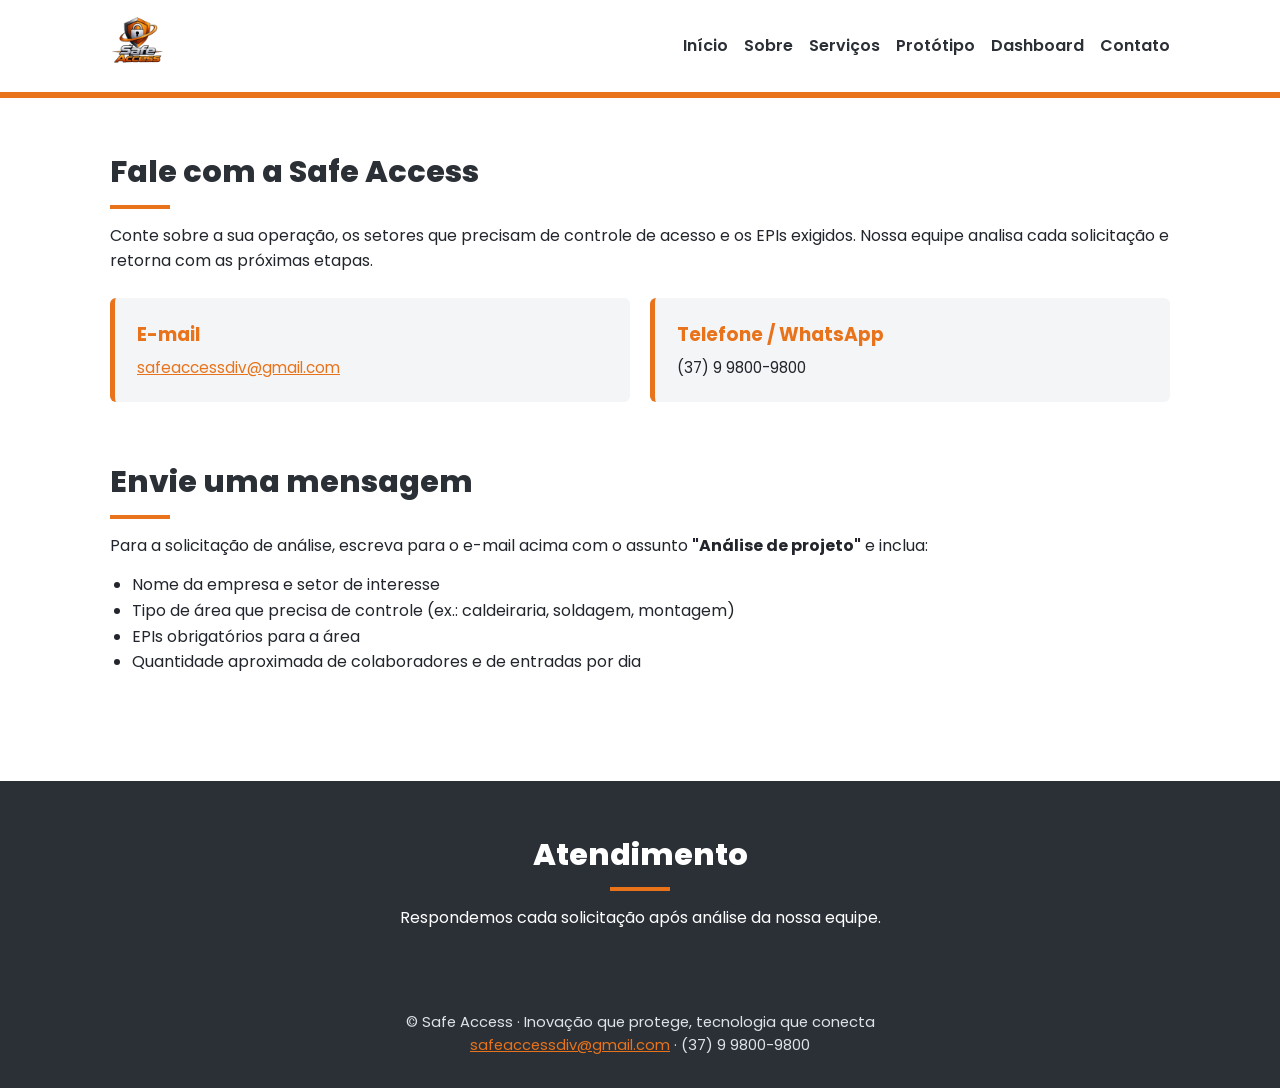
==== contato.html @ 7015c005 "Add files via upload" ====
<!DOCTYPE html><html lang="pt-BR"><head><meta charset="UTF-8"><meta name="viewport" content="width=device-width,initial-scale=1">
<title>Contato · Safe Access</title><link href="https://fonts.googleapis.com/css2?family=Poppins:wght@400;600;700;800&display=swap" rel="stylesheet"><link rel="stylesheet" href="styles.css"></head><body>
<header><div class="topo"><a class="marca" href="index.html"><img src="safe-access.png" alt="Safe Access" class="logo"></a>
<nav><a href="index.html">Início</a><a href="sobre.html">Sobre</a><a href="servicos.html">Serviços</a><a href="prototipo.html">Protótipo</a><a href="dashboard.html">Dashboard</a><a href="contato.html">Contato</a></nav></div></header>
<main>
<section><h2>Fale com a Safe Access</h2>
<p>Conte sobre a sua operação, os setores que precisam de controle de acesso e os EPIs exigidos. Nossa equipe analisa cada solicitação e retorna com as próximas etapas.</p>
<div class="grade">
<div class="card"><h3>E-mail</h3><p><a href="mailto:safeaccessdiv@gmail.com">safeaccessdiv@gmail.com</a></p></div>
<div class="card"><h3>Telefone / WhatsApp</h3><p>(37) 9 9800-9800</p></div>
</div></section>
<section><h2>Envie uma mensagem</h2>
<p>Para a solicitação de análise, escreva para o e-mail acima com o assunto <strong>"Análise de projeto"</strong> e inclua:</p>
<ul style="margin:14px 0 0 22px">
<li>Nome da empresa e setor de interesse</li>
<li>Tipo de área que precisa de controle (ex.: caldeiraria, soldagem, montagem)</li>
<li>EPIs obrigatórios para a área</li>
<li>Quantidade aproximada de colaboradores e de entradas por dia</li>
</ul></section>
</main>
<div class="faixa"><h2>Atendimento</h2><p style="margin-top:12px">Respondemos cada solicitação após análise da nossa equipe.</p></div>
<footer>© Safe Access · Inovação que protege, tecnologia que conecta<br>
<a href="mailto:safeaccessdiv@gmail.com">safeaccessdiv@gmail.com</a> · (37) 9 9800-9800</footer>
</body></html>
---- styles.css ----
:root{--laranja:#e8731a;--aco:#2b2f36;--cinza:#f4f5f7;--texto:#22262c;--branco:#fff}
*{box-sizing:border-box;margin:0;padding:0}
body{font-family:"Poppins",system-ui,Arial,sans-serif;color:var(--texto);background:var(--branco);line-height:1.6}
a{color:var(--laranja)}
header{background:var(--branco);border-bottom:6px solid var(--laranja);position:sticky;top:0;z-index:10}
.topo{max-width:1100px;margin:auto;display:flex;align-items:center;justify-content:space-between;padding:14px 20px;flex-wrap:wrap;gap:10px}
.marca{font-weight:800;font-size:1.4rem;color:var(--aco);text-decoration:none}
.marca span{color:var(--laranja)}
.logo{height:64px;width:auto;display:block}
nav a{margin-left:16px;color:var(--aco);text-decoration:none;font-weight:600}
nav a:hover,nav a.ativo{color:var(--laranja)}
.hero{background:linear-gradient(120deg,#2b2f36,#3a404a);color:#fff;padding:90px 20px;text-align:center}
.hero h1{font-size:2.6rem;font-weight:800;line-height:1.2}
.hero h1 span{color:var(--laranja)}
.hero p{max-width:640px;margin:18px auto 28px;font-size:1.1rem}
.botao{display:inline-block;background:var(--laranja);color:#fff;padding:12px 26px;border-radius:6px;text-decoration:none;font-weight:700;margin:4px}
.botao.secundario{background:transparent;border:2px solid #fff}
main{max-width:1100px;margin:auto;padding:50px 20px}
h2{font-size:1.9rem;color:var(--aco);margin-bottom:14px;font-weight:800}
h2::after{content:"";display:block;width:60px;height:4px;background:var(--laranja);margin-top:8px}
h3{color:var(--laranja);margin-bottom:6px}
section{margin-bottom:56px}
.grade{display:grid;grid-template-columns:repeat(auto-fit,minmax(240px,1fr));gap:20px;margin-top:24px}
.card{background:var(--cinza);border-left:5px solid var(--laranja);padding:22px;border-radius:6px}
.card p{font-size:.95rem}
.faixa{background:var(--aco);color:#fff;padding:50px 20px;text-align:center}
.faixa h2{color:#fff}
.faixa h2::after{margin:8px auto 0}
footer{background:var(--aco);color:#dfe3e8;text-align:center;padding:30px 20px;font-size:.92rem}
footer a{color:var(--laranja)}
.wokwi{width:100%;height:560px;border:0;border-radius:8px;background:var(--cinza)}
.aviso{background:#fff4ea;border:1px solid var(--laranja);padding:14px 18px;border-radius:6px;margin-top:18px;font-size:.95rem}
table{width:100%;border-collapse:collapse;background:#fff;font-size:.92rem}
th,td{padding:9px 10px;border-bottom:1px solid #e3e6ea;text-align:left}
th{background:var(--aco);color:#fff}
.sim{color:#1e7b34;font-weight:700}.nao{color:#b3261e;font-weight:700}
.stats{display:grid;grid-template-columns:repeat(auto-fit,minmax(150px,1fr));gap:14px;margin:18px 0}
.stat{background:var(--cinza);border-top:4px solid var(--laranja);padding:14px;border-radius:6px;text-align:center}
.stat b{display:block;font-size:1.6rem;color:var(--aco)}
.filtros{display:flex;gap:10px;flex-wrap:wrap;margin:14px 0}
.filtros input,.filtros select{padding:8px;border:1px solid #cfd4da;border-radius:5px}
.tabela-wrap{overflow-x:auto}
@media(max-width:680px){.hero h1{font-size:1.8rem}nav a{margin-left:10px}}
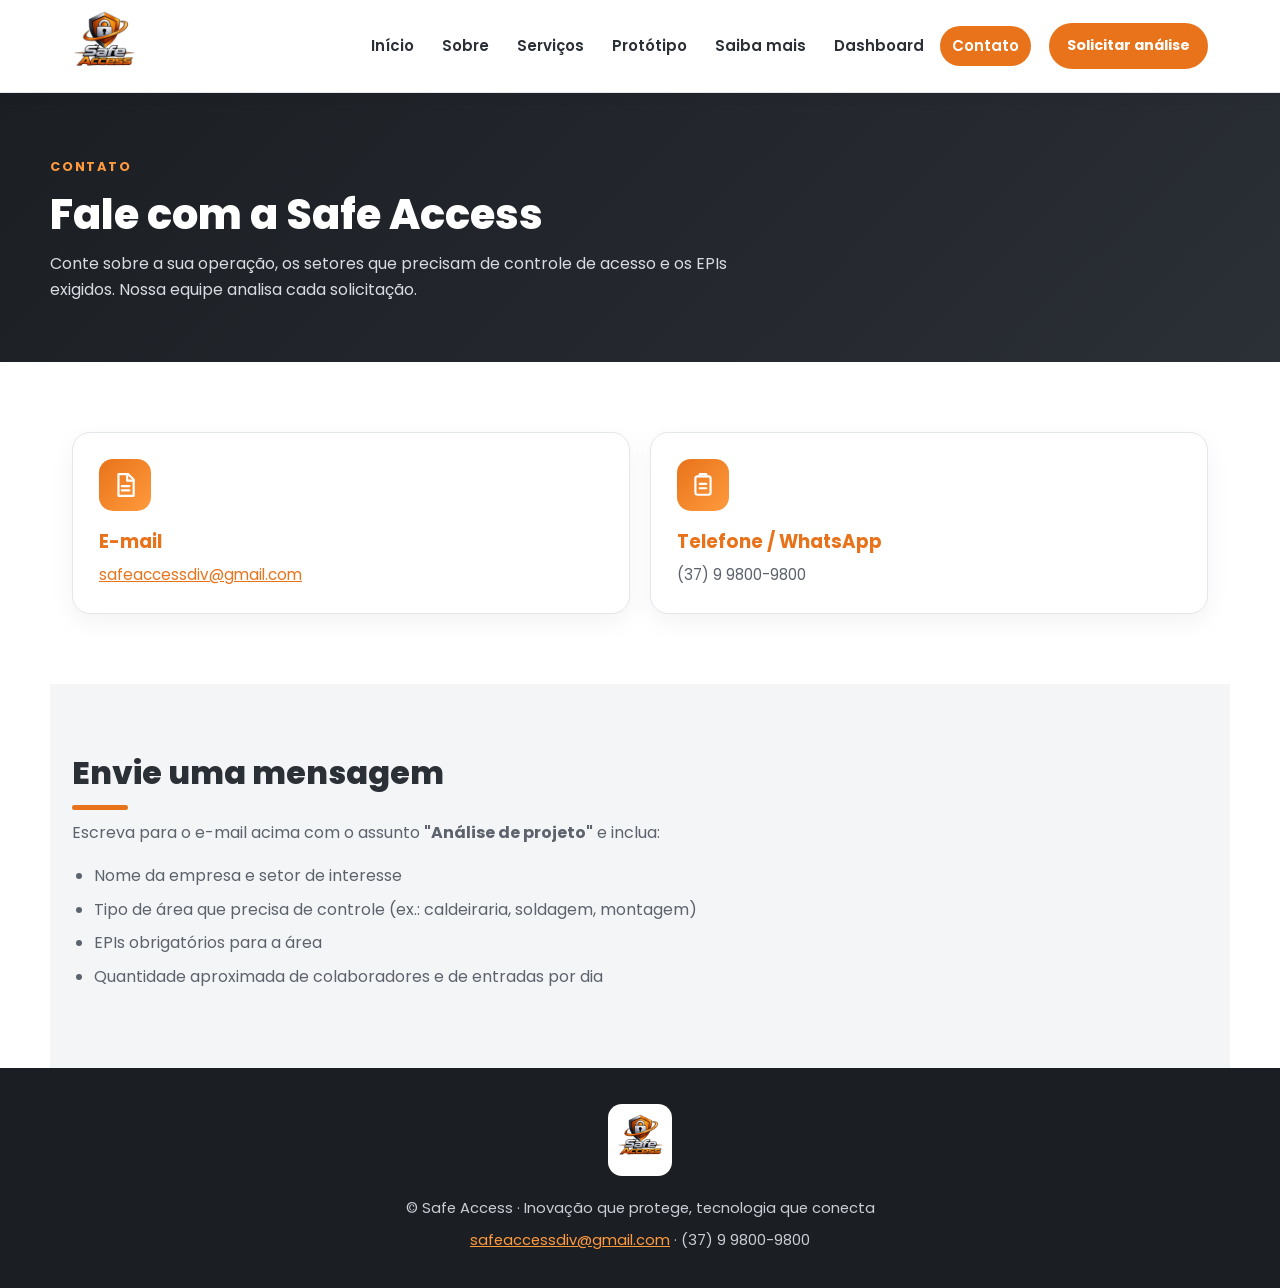
==== commit cebfd5b6: "Add files via upload" ====
--- a/contato.html
+++ b/contato.html
@@ -1,24 +1,13 @@
-<!DOCTYPE html><html lang="pt-BR"><head><meta charset="UTF-8"><meta name="viewport" content="width=device-width,initial-scale=1">
-<title>Contato · Safe Access</title><link href="https://fonts.googleapis.com/css2?family=Poppins:wght@400;600;700;800&display=swap" rel="stylesheet"><link rel="stylesheet" href="styles.css"></head><body>
-<header><div class="topo"><a class="marca" href="index.html"><img src="safe-access.png" alt="Safe Access" class="logo"></a>
-<nav><a href="index.html">Início</a><a href="sobre.html">Sobre</a><a href="servicos.html">Serviços</a><a href="prototipo.html">Protótipo</a><a href="dashboard.html">Dashboard</a><a href="contato.html">Contato</a></nav></div></header>
-<main>
-<section><h2>Fale com a Safe Access</h2>
-<p>Conte sobre a sua operação, os setores que precisam de controle de acesso e os EPIs exigidos. Nossa equipe analisa cada solicitação e retorna com as próximas etapas.</p>
-<div class="grade">
-<div class="card"><h3>E-mail</h3><p><a href="mailto:safeaccessdiv@gmail.com">safeaccessdiv@gmail.com</a></p></div>
-<div class="card"><h3>Telefone / WhatsApp</h3><p>(37) 9 9800-9800</p></div>
+<!DOCTYPE html><html lang="pt-BR"><head><meta charset="UTF-8"><meta name="viewport" content="width=device-width,initial-scale=1"><title>Contato · Safe Access</title><meta name="description" content="Fale com a Safe Access e solicite uma análise do seu projeto."><link href="https://fonts.googleapis.com/css2?family=Poppins:wght@400;600;700;800&display=swap" rel="stylesheet"><link rel="stylesheet" href="styles.css"></head><body><header class="topo-wrap"><div class="topo"><a class="marca" href="index.html"><img src="safe-access.png" alt="Safe Access" class="logo"></a><nav><a href="index.html">Início</a><a href="sobre.html">Sobre</a><a href="servicos.html">Serviços</a><a href="prototipo.html">Protótipo</a><a href="saiba-mais.html">Saiba mais</a><a href="dashboard.html">Dashboard</a><a href="contato.html" class="ativo">Contato</a></nav><a class="btn btn-mini" href="contato.html">Solicitar análise</a></div></header><section class="pagehead"><div class="in"><span class="kicker">Contato</span><h1>Fale com a Safe Access</h1><p>Conte sobre a sua operação, os setores que precisam de controle de acesso e os EPIs exigidos. Nossa equipe analisa cada solicitação.</p></div></section><main>
+<section class="sec"><div class="grade" style="margin-top:0">
+<div class="card"><div class="ico"><svg viewBox="0 0 24 24"><path d="M6 2h9l5 5v15H6z"/><path d="M14 2v6h6M9 13h7M9 17h7"/></svg></div><h3>E-mail</h3><p><a href="mailto:safeaccessdiv@gmail.com">safeaccessdiv@gmail.com</a></p></div>
+<div class="card"><div class="ico"><svg viewBox="0 0 24 24"><rect x="5" y="4" width="14" height="17" rx="2"/><path d="M9 4V2h6v2M9 11h6M9 15h6"/></svg></div><h3>Telefone / WhatsApp</h3><p>(37) 9 9800-9800</p></div>
 </div></section>
-<section><h2>Envie uma mensagem</h2>
-<p>Para a solicitação de análise, escreva para o e-mail acima com o assunto <strong>"Análise de projeto"</strong> e inclua:</p>
-<ul style="margin:14px 0 0 22px">
-<li>Nome da empresa e setor de interesse</li>
-<li>Tipo de área que precisa de controle (ex.: caldeiraria, soldagem, montagem)</li>
-<li>EPIs obrigatórios para a área</li>
-<li>Quantidade aproximada de colaboradores e de entradas por dia</li>
-</ul></section>
-</main>
-<div class="faixa"><h2>Atendimento</h2><p style="margin-top:12px">Respondemos cada solicitação após análise da nossa equipe.</p></div>
-<footer>© Safe Access · Inovação que protege, tecnologia que conecta<br>
-<a href="mailto:safeaccessdiv@gmail.com">safeaccessdiv@gmail.com</a> · (37) 9 9800-9800</footer>
-</body></html>
+<section class="sec alt"><div class="in"><h2>Envie uma mensagem</h2>
+<p class="sub">Escreva para o e-mail acima com o assunto <strong>"Análise de projeto"</strong> e inclua:</p>
+<ul style="margin:18px 0 0 22px;color:var(--mu)">
+<li style="margin-bottom:8px">Nome da empresa e setor de interesse</li>
+<li style="margin-bottom:8px">Tipo de área que precisa de controle (ex.: caldeiraria, soldagem, montagem)</li>
+<li style="margin-bottom:8px">EPIs obrigatórios para a área</li>
+<li style="margin-bottom:8px">Quantidade aproximada de colaboradores e de entradas por dia</li></ul>
+</div></section></main><footer class="rodape"><img src="safe-access.png" alt="Safe Access"><div>© Safe Access · Inovação que protege, tecnologia que conecta</div><div style="margin-top:8px"><a href="mailto:safeaccessdiv@gmail.com">safeaccessdiv@gmail.com</a> · (37) 9 9800-9800</div></footer></body></html>
--- a/styles.css
+++ b/styles.css
@@ -1,43 +1,76 @@
-:root{--laranja:#e8731a;--aco:#2b2f36;--cinza:#f4f5f7;--texto:#22262c;--branco:#fff}
+:root{--or:#e8731a;--or2:#ff9a3d;--aco:#2b2f36;--cz:#f4f5f7;--tx:#22262c;--mu:#5d636d;--br:#e3e6ea}
 *{box-sizing:border-box;margin:0;padding:0}
-body{font-family:"Poppins",system-ui,Arial,sans-serif;color:var(--texto);background:var(--branco);line-height:1.6}
-a{color:var(--laranja)}
-header{background:var(--branco);border-bottom:6px solid var(--laranja);position:sticky;top:0;z-index:10}
-.topo{max-width:1100px;margin:auto;display:flex;align-items:center;justify-content:space-between;padding:14px 20px;flex-wrap:wrap;gap:10px}
-.marca{font-weight:800;font-size:1.4rem;color:var(--aco);text-decoration:none}
-.marca span{color:var(--laranja)}
-.logo{height:64px;width:auto;display:block}
-nav a{margin-left:16px;color:var(--aco);text-decoration:none;font-weight:600}
-nav a:hover,nav a.ativo{color:var(--laranja)}
-.hero{background:linear-gradient(120deg,#2b2f36,#3a404a);color:#fff;padding:90px 20px;text-align:center}
-.hero h1{font-size:2.6rem;font-weight:800;line-height:1.2}
-.hero h1 span{color:var(--laranja)}
-.hero p{max-width:640px;margin:18px auto 28px;font-size:1.1rem}
-.botao{display:inline-block;background:var(--laranja);color:#fff;padding:12px 26px;border-radius:6px;text-decoration:none;font-weight:700;margin:4px}
-.botao.secundario{background:transparent;border:2px solid #fff}
-main{max-width:1100px;margin:auto;padding:50px 20px}
-h2{font-size:1.9rem;color:var(--aco);margin-bottom:14px;font-weight:800}
-h2::after{content:"";display:block;width:60px;height:4px;background:var(--laranja);margin-top:8px}
-h3{color:var(--laranja);margin-bottom:6px}
-section{margin-bottom:56px}
-.grade{display:grid;grid-template-columns:repeat(auto-fit,minmax(240px,1fr));gap:20px;margin-top:24px}
-.card{background:var(--cinza);border-left:5px solid var(--laranja);padding:22px;border-radius:6px}
-.card p{font-size:.95rem}
-.faixa{background:var(--aco);color:#fff;padding:50px 20px;text-align:center}
-.faixa h2{color:#fff}
-.faixa h2::after{margin:8px auto 0}
-footer{background:var(--aco);color:#dfe3e8;text-align:center;padding:30px 20px;font-size:.92rem}
-footer a{color:var(--laranja)}
-.wokwi{width:100%;height:560px;border:0;border-radius:8px;background:var(--cinza)}
-.aviso{background:#fff4ea;border:1px solid var(--laranja);padding:14px 18px;border-radius:6px;margin-top:18px;font-size:.95rem}
-table{width:100%;border-collapse:collapse;background:#fff;font-size:.92rem}
-th,td{padding:9px 10px;border-bottom:1px solid #e3e6ea;text-align:left}
-th{background:var(--aco);color:#fff}
-.sim{color:#1e7b34;font-weight:700}.nao{color:#b3261e;font-weight:700}
-.stats{display:grid;grid-template-columns:repeat(auto-fit,minmax(150px,1fr));gap:14px;margin:18px 0}
-.stat{background:var(--cinza);border-top:4px solid var(--laranja);padding:14px;border-radius:6px;text-align:center}
-.stat b{display:block;font-size:1.6rem;color:var(--aco)}
-.filtros{display:flex;gap:10px;flex-wrap:wrap;margin:14px 0}
-.filtros input,.filtros select{padding:8px;border:1px solid #cfd4da;border-radius:5px}
-.tabela-wrap{overflow-x:auto}
-@media(max-width:680px){.hero h1{font-size:1.8rem}nav a{margin-left:10px}}
+body{font-family:"Poppins",system-ui,Arial,sans-serif;color:var(--tx);background:#fff;line-height:1.6}
+a{color:var(--or)}
+.topo-wrap{position:sticky;top:0;z-index:20;background:rgba(255,255,255,.97);backdrop-filter:blur(6px);border-bottom:1px solid var(--br);box-shadow:0 2px 14px rgba(0,0,0,.05)}
+.topo{max-width:1180px;margin:auto;display:flex;align-items:center;gap:18px;padding:8px 22px;flex-wrap:wrap}
+.logo{height:76px;width:auto;display:block}
+nav{display:flex;flex-wrap:wrap;gap:4px;margin-left:auto}
+nav a{color:var(--aco);text-decoration:none;font-weight:600;font-size:.94rem;padding:8px 12px;border-radius:999px}
+nav a:hover{background:var(--cz)}
+nav a.ativo{background:var(--or);color:#fff}
+.btn{display:inline-block;background:var(--or);color:#fff;padding:13px 26px;border-radius:999px;text-decoration:none;font-weight:700;border:2px solid var(--or);transition:.2s;cursor:pointer}
+.btn:hover{background:#d4620f;border-color:#d4620f}
+.btn-sec{background:transparent;color:#fff;border-color:rgba(255,255,255,.7)}
+.btn-sec:hover{background:rgba(255,255,255,.12);border-color:#fff}
+.btn-mini{padding:9px 16px;font-size:.9rem}
+.hero{position:relative;overflow:hidden;background:radial-gradient(circle at 80% 20%,rgba(232,115,26,.35),transparent 45%),linear-gradient(135deg,#1b1e23,#2b2f36 60%,#3a404a);color:#fff;padding:84px 22px}
+.hero-in{max-width:1180px;margin:auto;display:grid;grid-template-columns:1.1fr .9fr;gap:50px;align-items:center}
+.kicker{display:inline-block;font-size:.8rem;font-weight:700;letter-spacing:.14em;text-transform:uppercase;color:var(--or2);margin-bottom:14px}
+.hero h1{font-size:3rem;line-height:1.12;font-weight:800;letter-spacing:-.01em}
+.hero h1 span{color:var(--or)}
+.hero .lead{font-size:1.1rem;color:#d8dce2;margin:18px 0 30px;max-width:560px}
+.acoes{display:flex;flex-wrap:wrap;gap:12px}
+.chips{display:flex;flex-wrap:wrap;gap:10px;margin-top:34px}
+.chip{background:rgba(255,255,255,.08);border:1px solid rgba(255,255,255,.18);padding:8px 14px;border-radius:999px;font-size:.88rem}
+.chip b{color:var(--or2)}
+.logo-card{background:#fff;border-radius:28px;padding:34px;box-shadow:0 30px 60px rgba(0,0,0,.35);text-align:center;position:relative}
+.logo-card img{width:100%;max-width:340px;height:auto}
+.logo-card::after{content:"";position:absolute;inset:-10px;border-radius:34px;border:2px solid rgba(232,115,26,.45);z-index:-1}
+main{max-width:1180px;margin:auto;padding:0 22px}
+.sec{padding:70px 0}
+.sec.alt{background:var(--cz);margin:0 -22px;padding:70px 22px}
+.sec.alt>.in{max-width:1180px;margin:auto}
+.sec h2{font-size:2rem;font-weight:800;color:var(--aco);line-height:1.2;margin-bottom:10px}
+.sec h2::after{content:"";display:block;width:56px;height:5px;border-radius:4px;background:var(--or);margin-top:12px}
+.sub{color:var(--mu);max-width:720px;margin-top:6px}
+h3{color:var(--or);font-size:1.15rem;margin-bottom:6px}
+.grade{display:grid;grid-template-columns:repeat(auto-fit,minmax(250px,1fr));gap:20px;margin-top:30px}
+.card{background:#fff;border:1px solid var(--br);border-radius:18px;padding:26px;box-shadow:0 8px 24px rgba(20,24,30,.05);transition:transform .2s,box-shadow .2s}
+.card:hover{transform:translateY(-3px);box-shadow:0 14px 34px rgba(20,24,30,.1)}
+.ico{width:52px;height:52px;border-radius:14px;background:linear-gradient(135deg,var(--or),var(--or2));display:flex;align-items:center;justify-content:center;margin-bottom:16px}
+.ico svg{width:26px;height:26px;stroke:#fff;fill:none;stroke-width:2;stroke-linecap:round;stroke-linejoin:round}
+.card p{color:var(--mu);font-size:.95rem}
+.card a.fonte{font-size:.85rem;display:inline-block;margin-top:10px}
+.pergunta{background:#fff;border:1px solid var(--br);border-radius:18px;padding:28px;margin-top:30px;border-left:6px solid var(--or)}
+.pergunta h3{font-size:1.3rem;color:var(--aco)}
+.pergunta p{color:var(--mu);margin-top:6px}
+.passos{counter-reset:p;display:grid;grid-template-columns:repeat(auto-fit,minmax(220px,1fr));gap:18px;margin-top:30px}
+.passo{background:#fff;border-radius:16px;padding:24px;border:1px solid var(--br)}
+.passo::before{counter-increment:p;content:counter(p);display:inline-flex;align-items:center;justify-content:center;width:40px;height:40px;border-radius:50%;background:var(--aco);color:#fff;font-weight:800;margin-bottom:12px}
+.passo p{color:var(--mu);font-size:.95rem}
+.faixa{background:linear-gradient(120deg,#1b1e23,#2b2f36);color:#fff;text-align:center;padding:64px 22px}
+.faixa h2{font-size:2rem;font-weight:800;margin-bottom:12px}
+.faixa p{color:#cfd4db;margin-bottom:26px}
+.faixa .acoes{justify-content:center}
+.pagehead{background:linear-gradient(135deg,#1b1e23,#2b2f36);color:#fff;padding:60px 22px}
+.pagehead .in{max-width:1180px;margin:auto}
+.pagehead h1{font-size:2.6rem;font-weight:800;line-height:1.15}
+.pagehead p{color:#d8dce2;max-width:680px;margin-top:12px}
+.wokwi,.pdf{width:100%;border:0;border-radius:16px;background:var(--cz);box-shadow:0 10px 30px rgba(20,24,30,.08)}
+.wokwi{height:560px}
+.pdf{height:82vh;min-height:520px}
+.aviso{background:#fff4ea;border:1px solid #f5c79f;padding:14px 18px;border-radius:12px;margin-top:16px;font-size:.95rem}
+.rodape{background:#1b1e23;color:#c9ced6;text-align:center;padding:36px 22px;font-size:.92rem}
+.rodape img{height:72px;width:auto;margin:0 auto 14px;background:#fff;border-radius:14px;padding:8px}
+.rodape a{color:var(--or2)}
+@media(max-width:860px){
+ .hero-in{grid-template-columns:1fr}
+ .hero h1{font-size:2.2rem}
+ .logo-card{max-width:360px;margin:8px auto 0}
+ .logo{height:60px}
+ nav{margin-left:0;width:100%}
+ .pagehead h1{font-size:2rem}
+ .sec.alt{padding:50px 22px}
+ .sec{padding:50px 0}
+}
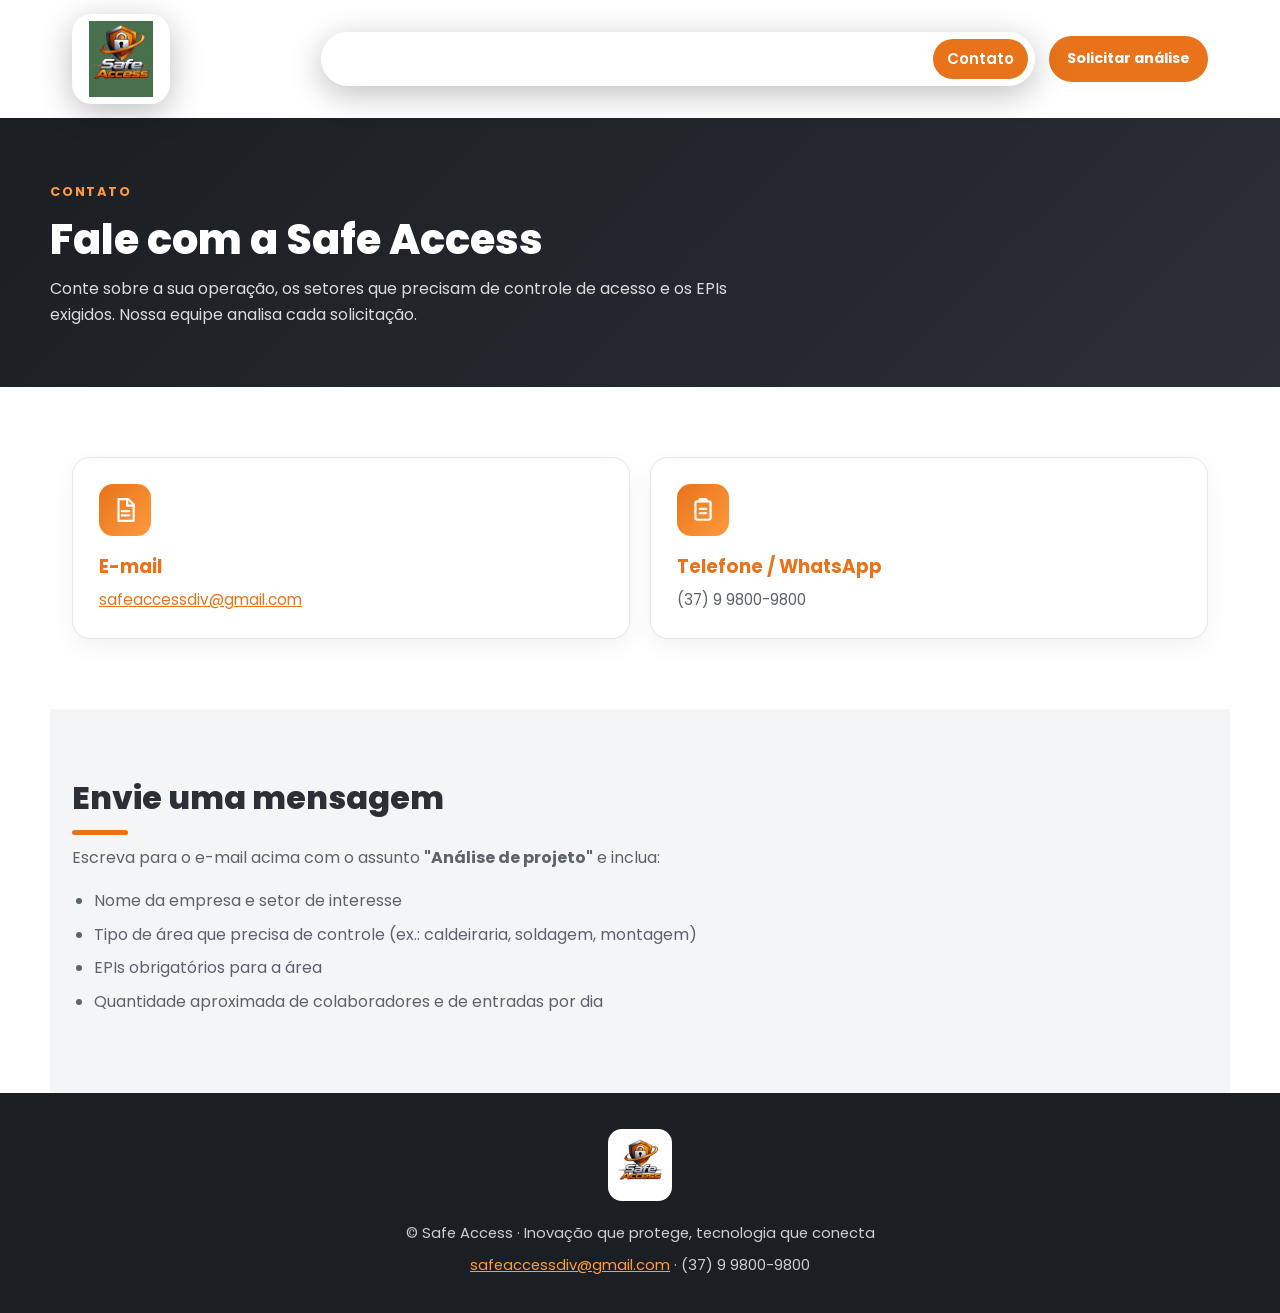
==== commit e8f74842: "Add files via upload" ====
--- a/contato.html
+++ b/contato.html
@@ -1,4 +1,4 @@
-<!DOCTYPE html><html lang="pt-BR"><head><meta charset="UTF-8"><meta name="viewport" content="width=device-width,initial-scale=1"><title>Contato · Safe Access</title><meta name="description" content="Fale com a Safe Access e solicite uma análise do seu projeto."><link href="https://fonts.googleapis.com/css2?family=Poppins:wght@400;600;700;800&display=swap" rel="stylesheet"><link rel="stylesheet" href="styles.css"></head><body><header class="topo-wrap"><div class="topo"><a class="marca" href="index.html"><img src="safe-access.png" alt="Safe Access" class="logo"></a><nav><a href="index.html">Início</a><a href="sobre.html">Sobre</a><a href="servicos.html">Serviços</a><a href="prototipo.html">Protótipo</a><a href="saiba-mais.html">Saiba mais</a><a href="dashboard.html">Dashboard</a><a href="contato.html" class="ativo">Contato</a></nav><a class="btn btn-mini" href="contato.html">Solicitar análise</a></div></header><section class="pagehead"><div class="in"><span class="kicker">Contato</span><h1>Fale com a Safe Access</h1><p>Conte sobre a sua operação, os setores que precisam de controle de acesso e os EPIs exigidos. Nossa equipe analisa cada solicitação.</p></div></section><main>
+<!DOCTYPE html><html lang="pt-BR"><head><meta charset="UTF-8"><meta name="viewport" content="width=device-width,initial-scale=1"><title>Contato · Safe Access</title><meta name="description" content="Fale com a Safe Access e solicite uma análise do seu projeto."><link href="https://fonts.googleapis.com/css2?family=Poppins:wght@400;600;700;800&display=swap" rel="stylesheet"><link rel="stylesheet" href="styles.css"></head><body><header class="topo-wrap"><div class="topo"><a class="marca" href="index.html"><img src="logo-header.png" alt="Safe Access" class="logo"></a><nav><a href="index.html">Início</a><a href="sobre.html">Sobre</a><a href="servicos.html">Serviços</a><a href="prototipo.html">Protótipo</a><a href="saiba-mais.html">Saiba mais</a><a href="dashboard.html">Dashboard</a><a href="contato.html" class="ativo">Contato</a></nav><a class="btn btn-mini" href="contato.html">Solicitar análise</a></div></header><section class="pagehead"><div class="in"><span class="kicker">Contato</span><h1>Fale com a Safe Access</h1><p>Conte sobre a sua operação, os setores que precisam de controle de acesso e os EPIs exigidos. Nossa equipe analisa cada solicitação.</p></div></section><main>
 <section class="sec"><div class="grade" style="margin-top:0">
 <div class="card"><div class="ico"><svg viewBox="0 0 24 24"><path d="M6 2h9l5 5v15H6z"/><path d="M14 2v6h6M9 13h7M9 17h7"/></svg></div><h3>E-mail</h3><p><a href="mailto:safeaccessdiv@gmail.com">safeaccessdiv@gmail.com</a></p></div>
 <div class="card"><div class="ico"><svg viewBox="0 0 24 24"><rect x="5" y="4" width="14" height="17" rx="2"/><path d="M9 4V2h6v2M9 11h6M9 15h6"/></svg></div><h3>Telefone / WhatsApp</h3><p>(37) 9 9800-9800</p></div>
--- a/styles.css
+++ b/styles.css
@@ -2,12 +2,13 @@
 *{box-sizing:border-box;margin:0;padding:0}
 body{font-family:"Poppins",system-ui,Arial,sans-serif;color:var(--tx);background:#fff;line-height:1.6}
 a{color:var(--or)}
-.topo-wrap{position:sticky;top:0;z-index:20;background:rgba(255,255,255,.97);backdrop-filter:blur(6px);border-bottom:1px solid var(--br);box-shadow:0 2px 14px rgba(0,0,0,.05)}
-.topo{max-width:1180px;margin:auto;display:flex;align-items:center;gap:18px;padding:8px 22px;flex-wrap:wrap}
+.topo-wrap{position:sticky;top:0;z-index:20;background:transparent;padding:6px 0}
+.topo{max-width:1180px;margin:auto;display:flex;align-items:center;gap:14px;padding:8px 22px;flex-wrap:wrap}
+.marca{display:inline-flex;align-items:center;padding:6px 16px;border-radius:20px;background:rgba(255,255,255,.1);border:1px solid rgba(255,255,255,.22);backdrop-filter:blur(16px);-webkit-backdrop-filter:blur(16px);box-shadow:0 8px 32px rgba(0,0,0,.25)}
 .logo{height:76px;width:auto;display:block}
-nav{display:flex;flex-wrap:wrap;gap:4px;margin-left:auto}
-nav a{color:var(--aco);text-decoration:none;font-weight:600;font-size:.94rem;padding:8px 12px;border-radius:999px}
-nav a:hover{background:var(--cz)}
+nav{display:flex;flex-wrap:wrap;gap:4px;margin-left:auto;padding:6px;border-radius:999px;align-items:center;background:rgba(255,255,255,.1);border:1px solid rgba(255,255,255,.22);backdrop-filter:blur(16px);-webkit-backdrop-filter:blur(16px);box-shadow:0 8px 32px rgba(0,0,0,.25)}
+nav a{color:#fff;text-decoration:none;font-weight:600;font-size:.94rem;padding:8px 14px;border-radius:999px}
+nav a:hover{background:rgba(255,255,255,.14)}
 nav a.ativo{background:var(--or);color:#fff}
 .btn{display:inline-block;background:var(--or);color:#fff;padding:13px 26px;border-radius:999px;text-decoration:none;font-weight:700;border:2px solid var(--or);transition:.2s;cursor:pointer}
 .btn:hover{background:#d4620f;border-color:#d4620f}
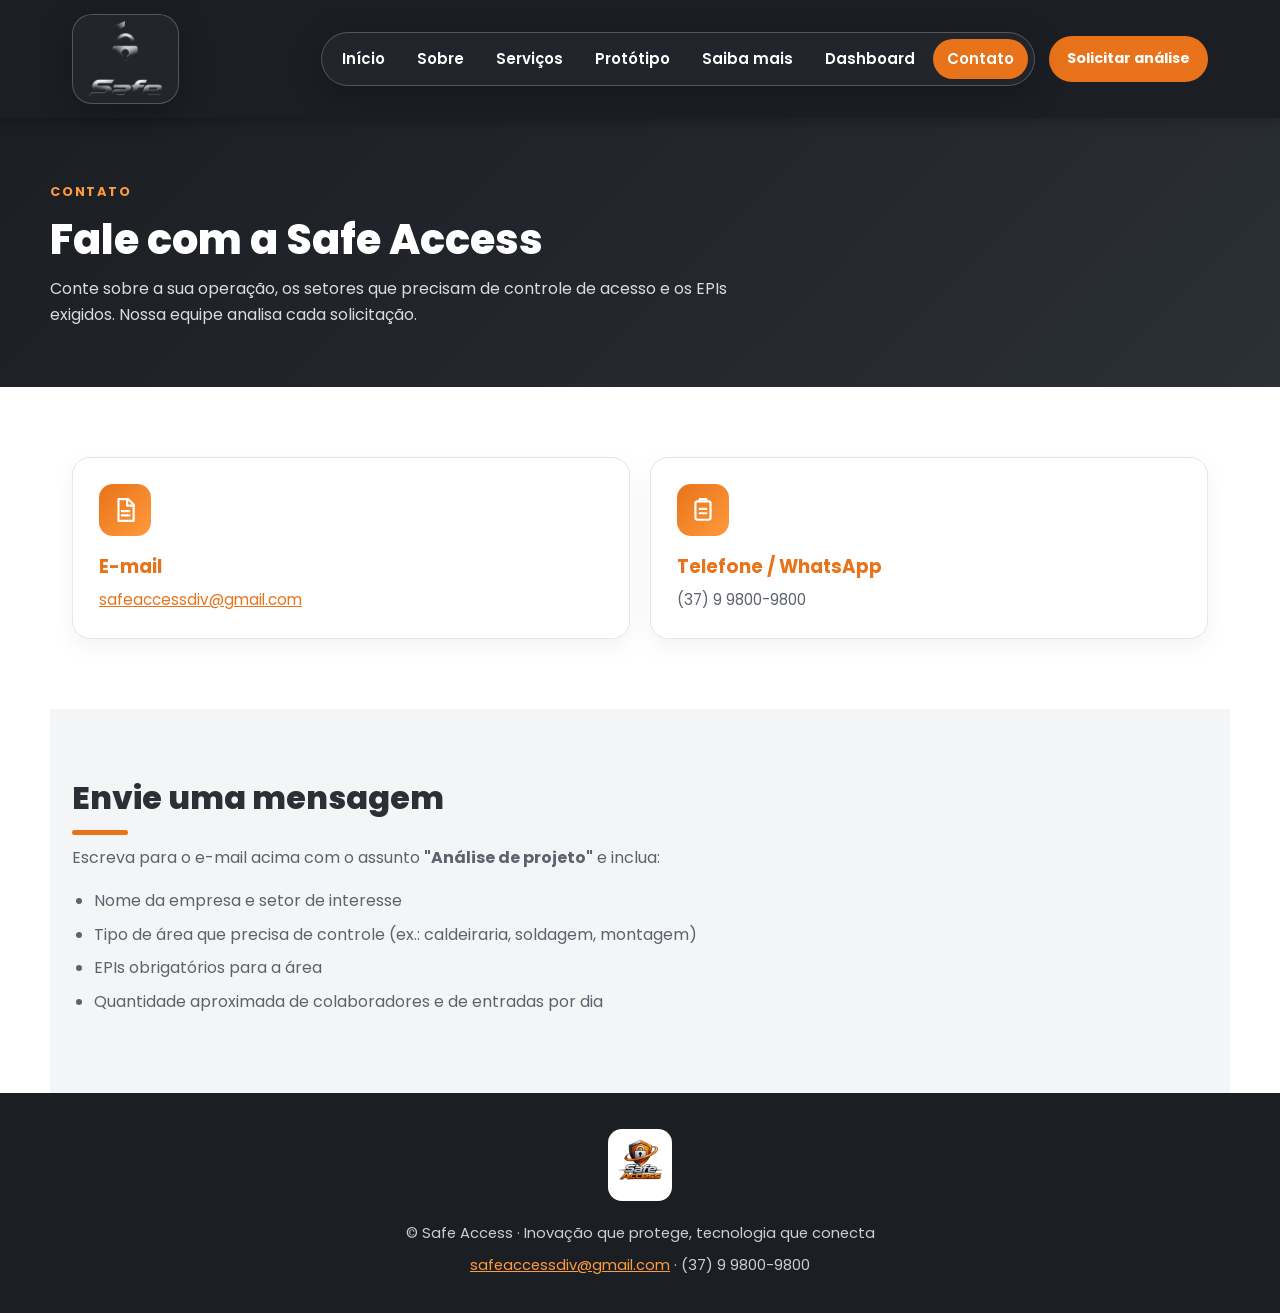
==== commit 720a0593: "Add files via upload" ====
--- a/contato.html
+++ b/contato.html
@@ -1,4 +1,4 @@
-<!DOCTYPE html><html lang="pt-BR"><head><meta charset="UTF-8"><meta name="viewport" content="width=device-width,initial-scale=1"><title>Contato · Safe Access</title><meta name="description" content="Fale com a Safe Access e solicite uma análise do seu projeto."><link href="https://fonts.googleapis.com/css2?family=Poppins:wght@400;600;700;800&display=swap" rel="stylesheet"><link rel="stylesheet" href="styles.css"></head><body><header class="topo-wrap"><div class="topo"><a class="marca" href="index.html"><img src="logo-header.png" alt="Safe Access" class="logo"></a><nav><a href="index.html">Início</a><a href="sobre.html">Sobre</a><a href="servicos.html">Serviços</a><a href="prototipo.html">Protótipo</a><a href="saiba-mais.html">Saiba mais</a><a href="dashboard.html">Dashboard</a><a href="contato.html" class="ativo">Contato</a></nav><a class="btn btn-mini" href="contato.html">Solicitar análise</a></div></header><section class="pagehead"><div class="in"><span class="kicker">Contato</span><h1>Fale com a Safe Access</h1><p>Conte sobre a sua operação, os setores que precisam de controle de acesso e os EPIs exigidos. Nossa equipe analisa cada solicitação.</p></div></section><main>
+<!DOCTYPE html><html lang="pt-BR"><head><meta charset="UTF-8"><meta name="viewport" content="width=device-width,initial-scale=1"><title>Contato · Safe Access</title><meta name="description" content="Fale com a Safe Access e solicite uma análise do seu projeto."><link href="https://fonts.googleapis.com/css2?family=Poppins:wght@400;600;700;800&display=swap" rel="stylesheet"><link rel="stylesheet" href="styles.css?v=3"></head><body><header class="topo-wrap"><div class="topo"><a class="marca" href="index.html"><img src="logo-header-v3.png" alt="Safe Access" class="logo"></a><nav><a href="index.html">Início</a><a href="sobre.html">Sobre</a><a href="servicos.html">Serviços</a><a href="prototipo.html">Protótipo</a><a href="saiba-mais.html">Saiba mais</a><a href="dashboard.html">Dashboard</a><a href="contato.html" class="ativo">Contato</a></nav><a class="btn btn-mini" href="contato.html">Solicitar análise</a></div></header><section class="pagehead"><div class="in"><span class="kicker">Contato</span><h1>Fale com a Safe Access</h1><p>Conte sobre a sua operação, os setores que precisam de controle de acesso e os EPIs exigidos. Nossa equipe analisa cada solicitação.</p></div></section><main>
 <section class="sec"><div class="grade" style="margin-top:0">
 <div class="card"><div class="ico"><svg viewBox="0 0 24 24"><path d="M6 2h9l5 5v15H6z"/><path d="M14 2v6h6M9 13h7M9 17h7"/></svg></div><h3>E-mail</h3><p><a href="mailto:safeaccessdiv@gmail.com">safeaccessdiv@gmail.com</a></p></div>
 <div class="card"><div class="ico"><svg viewBox="0 0 24 24"><rect x="5" y="4" width="14" height="17" rx="2"/><path d="M9 4V2h6v2M9 11h6M9 15h6"/></svg></div><h3>Telefone / WhatsApp</h3><p>(37) 9 9800-9800</p></div>
--- a/styles.css
+++ b/styles.css
@@ -2,11 +2,11 @@
 *{box-sizing:border-box;margin:0;padding:0}
 body{font-family:"Poppins",system-ui,Arial,sans-serif;color:var(--tx);background:#fff;line-height:1.6}
 a{color:var(--or)}
-.topo-wrap{position:sticky;top:0;z-index:20;background:transparent;padding:6px 0}
+.topo-wrap{position:sticky;top:0;z-index:20;background:#1b1e23;padding:6px 0;box-shadow:0 2px 14px rgba(0,0,0,.25)}
 .topo{max-width:1180px;margin:auto;display:flex;align-items:center;gap:14px;padding:8px 22px;flex-wrap:wrap}
-.marca{display:inline-flex;align-items:center;padding:6px 16px;border-radius:20px;background:rgba(255,255,255,.1);border:1px solid rgba(255,255,255,.22);backdrop-filter:blur(16px);-webkit-backdrop-filter:blur(16px);box-shadow:0 8px 32px rgba(0,0,0,.25)}
+.marca{display:inline-flex;align-items:center;padding:6px 16px;border-radius:20px;background:rgba(40,44,52,.55);border:1px solid rgba(255,255,255,.22);backdrop-filter:blur(16px);-webkit-backdrop-filter:blur(16px);box-shadow:0 8px 32px rgba(0,0,0,.25)}
 .logo{height:76px;width:auto;display:block}
-nav{display:flex;flex-wrap:wrap;gap:4px;margin-left:auto;padding:6px;border-radius:999px;align-items:center;background:rgba(255,255,255,.1);border:1px solid rgba(255,255,255,.22);backdrop-filter:blur(16px);-webkit-backdrop-filter:blur(16px);box-shadow:0 8px 32px rgba(0,0,0,.25)}
+nav{display:flex;flex-wrap:wrap;gap:4px;margin-left:auto;padding:6px;border-radius:999px;align-items:center;background:rgba(40,44,52,.55);border:1px solid rgba(255,255,255,.22);backdrop-filter:blur(16px);-webkit-backdrop-filter:blur(16px);box-shadow:0 8px 32px rgba(0,0,0,.25)}
 nav a{color:#fff;text-decoration:none;font-weight:600;font-size:.94rem;padding:8px 14px;border-radius:999px}
 nav a:hover{background:rgba(255,255,255,.14)}
 nav a.ativo{background:var(--or);color:#fff}
@@ -25,9 +25,9 @@
 .chips{display:flex;flex-wrap:wrap;gap:10px;margin-top:34px}
 .chip{background:rgba(255,255,255,.08);border:1px solid rgba(255,255,255,.18);padding:8px 14px;border-radius:999px;font-size:.88rem}
 .chip b{color:var(--or2)}
-.logo-card{background:#fff;border-radius:28px;padding:34px;box-shadow:0 30px 60px rgba(0,0,0,.35);text-align:center;position:relative}
+.logo-card{background:rgba(255,255,255,.08);border:1px solid rgba(255,255,255,.22);backdrop-filter:blur(16px);-webkit-backdrop-filter:blur(16px);border-radius:28px;padding:34px;box-shadow:0 30px 60px rgba(0,0,0,.35);text-align:center;position:relative}
 .logo-card img{width:100%;max-width:340px;height:auto}
-.logo-card::after{content:"";position:absolute;inset:-10px;border-radius:34px;border:2px solid rgba(232,115,26,.45);z-index:-1}
+
 main{max-width:1180px;margin:auto;padding:0 22px}
 .sec{padding:70px 0}
 .sec.alt{background:var(--cz);margin:0 -22px;padding:70px 22px}
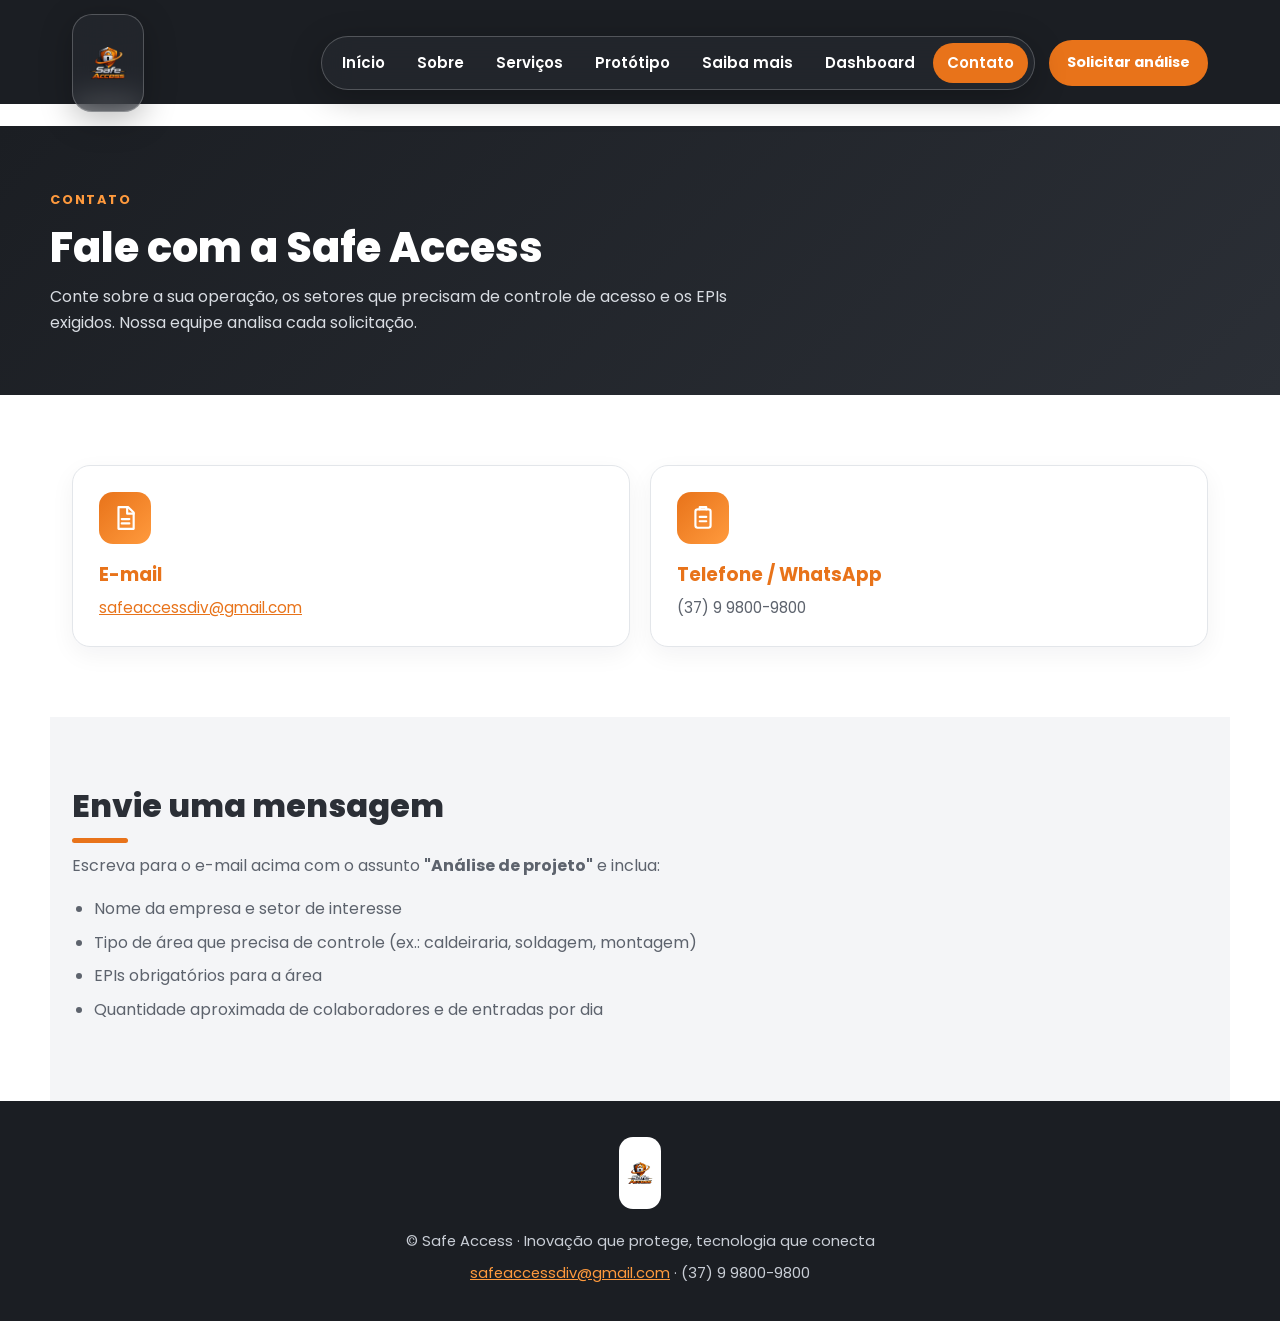
==== commit dc409612: "Add files via upload" ====
--- a/contato.html
+++ b/contato.html
@@ -1,4 +1,4 @@
-<!DOCTYPE html><html lang="pt-BR"><head><meta charset="UTF-8"><meta name="viewport" content="width=device-width,initial-scale=1"><title>Contato · Safe Access</title><meta name="description" content="Fale com a Safe Access e solicite uma análise do seu projeto."><link href="https://fonts.googleapis.com/css2?family=Poppins:wght@400;600;700;800&display=swap" rel="stylesheet"><link rel="stylesheet" href="styles.css?v=3"></head><body><header class="topo-wrap"><div class="topo"><a class="marca" href="index.html"><img src="logo-header-v3.png" alt="Safe Access" class="logo"></a><nav><a href="index.html">Início</a><a href="sobre.html">Sobre</a><a href="servicos.html">Serviços</a><a href="prototipo.html">Protótipo</a><a href="saiba-mais.html">Saiba mais</a><a href="dashboard.html">Dashboard</a><a href="contato.html" class="ativo">Contato</a></nav><a class="btn btn-mini" href="contato.html">Solicitar análise</a></div></header><section class="pagehead"><div class="in"><span class="kicker">Contato</span><h1>Fale com a Safe Access</h1><p>Conte sobre a sua operação, os setores que precisam de controle de acesso e os EPIs exigidos. Nossa equipe analisa cada solicitação.</p></div></section><main>
+<!DOCTYPE html><html lang="pt-BR"><head><meta charset="UTF-8"><meta name="viewport" content="width=device-width,initial-scale=1"><title>Contato · Safe Access</title><meta name="description" content="Fale com a Safe Access e solicite uma análise do seu projeto."><link href="https://fonts.googleapis.com/css2?family=Poppins:wght@400;600;700;800&display=swap" rel="stylesheet"><link rel="stylesheet" href="styles.css?v=4"></head><body><header class="topo-wrap"><div class="topo"><a class="marca" href="index.html"><img src="logo-safe-access.png" alt="Safe Access" class="logo"></a><nav><a href="index.html">Início</a><a href="sobre.html">Sobre</a><a href="servicos.html">Serviços</a><a href="prototipo.html">Protótipo</a><a href="saiba-mais.html">Saiba mais</a><a href="dashboard.html">Dashboard</a><a href="contato.html" class="ativo">Contato</a></nav><a class="btn btn-mini" href="contato.html">Solicitar análise</a></div></header><section class="pagehead"><div class="in"><span class="kicker">Contato</span><h1>Fale com a Safe Access</h1><p>Conte sobre a sua operação, os setores que precisam de controle de acesso e os EPIs exigidos. Nossa equipe analisa cada solicitação.</p></div></section><main>
 <section class="sec"><div class="grade" style="margin-top:0">
 <div class="card"><div class="ico"><svg viewBox="0 0 24 24"><path d="M6 2h9l5 5v15H6z"/><path d="M14 2v6h6M9 13h7M9 17h7"/></svg></div><h3>E-mail</h3><p><a href="mailto:safeaccessdiv@gmail.com">safeaccessdiv@gmail.com</a></p></div>
 <div class="card"><div class="ico"><svg viewBox="0 0 24 24"><rect x="5" y="4" width="14" height="17" rx="2"/><path d="M9 4V2h6v2M9 11h6M9 15h6"/></svg></div><h3>Telefone / WhatsApp</h3><p>(37) 9 9800-9800</p></div>
@@ -10,4 +10,4 @@
 <li style="margin-bottom:8px">Tipo de área que precisa de controle (ex.: caldeiraria, soldagem, montagem)</li>
 <li style="margin-bottom:8px">EPIs obrigatórios para a área</li>
 <li style="margin-bottom:8px">Quantidade aproximada de colaboradores e de entradas por dia</li></ul>
-</div></section></main><footer class="rodape"><img src="safe-access.png" alt="Safe Access"><div>© Safe Access · Inovação que protege, tecnologia que conecta</div><div style="margin-top:8px"><a href="mailto:safeaccessdiv@gmail.com">safeaccessdiv@gmail.com</a> · (37) 9 9800-9800</div></footer></body></html>+</div></section></main><footer class="rodape"><img src="logo-safe-access.png" alt="Safe Access"><div>© Safe Access · Inovação que protege, tecnologia que conecta</div><div style="margin-top:8px"><a href="mailto:safeaccessdiv@gmail.com">safeaccessdiv@gmail.com</a> · (37) 9 9800-9800</div></footer></body></html>
--- a/styles.css
+++ b/styles.css
@@ -1,11 +1,11 @@
 :root{--or:#e8731a;--or2:#ff9a3d;--aco:#2b2f36;--cz:#f4f5f7;--tx:#22262c;--mu:#5d636d;--br:#e3e6ea}
 *{box-sizing:border-box;margin:0;padding:0}
-body{font-family:"Poppins",system-ui,Arial,sans-serif;color:var(--tx);background:#fff;line-height:1.6}
+body{font-family:"Poppins",system-ui,Arial,sans-serif;color:var(--tx);background:linear-gradient(180deg,#1b1e23 0,#1b1e23 104px,#fff 104px);line-height:1.6}
 a{color:var(--or)}
-.topo-wrap{position:sticky;top:0;z-index:20;background:#1b1e23;padding:6px 0;box-shadow:0 2px 14px rgba(0,0,0,.25)}
+.topo-wrap{position:sticky;top:0;z-index:20;background:transparent;padding:6px 0}
 .topo{max-width:1180px;margin:auto;display:flex;align-items:center;gap:14px;padding:8px 22px;flex-wrap:wrap}
 .marca{display:inline-flex;align-items:center;padding:6px 16px;border-radius:20px;background:rgba(40,44,52,.55);border:1px solid rgba(255,255,255,.22);backdrop-filter:blur(16px);-webkit-backdrop-filter:blur(16px);box-shadow:0 8px 32px rgba(0,0,0,.25)}
-.logo{height:76px;width:auto;display:block}
+.logo{height:84px;width:auto;display:block}
 nav{display:flex;flex-wrap:wrap;gap:4px;margin-left:auto;padding:6px;border-radius:999px;align-items:center;background:rgba(40,44,52,.55);border:1px solid rgba(255,255,255,.22);backdrop-filter:blur(16px);-webkit-backdrop-filter:blur(16px);box-shadow:0 8px 32px rgba(0,0,0,.25)}
 nav a{color:#fff;text-decoration:none;font-weight:600;font-size:.94rem;padding:8px 14px;border-radius:999px}
 nav a:hover{background:rgba(255,255,255,.14)}
@@ -26,7 +26,7 @@
 .chip{background:rgba(255,255,255,.08);border:1px solid rgba(255,255,255,.18);padding:8px 14px;border-radius:999px;font-size:.88rem}
 .chip b{color:var(--or2)}
 .logo-card{background:rgba(255,255,255,.08);border:1px solid rgba(255,255,255,.22);backdrop-filter:blur(16px);-webkit-backdrop-filter:blur(16px);border-radius:28px;padding:34px;box-shadow:0 30px 60px rgba(0,0,0,.35);text-align:center;position:relative}
-.logo-card img{width:100%;max-width:340px;height:auto}
+.logo-card img{max-height:360px;width:auto;max-width:100%;height:auto;margin:0 auto}
 
 main{max-width:1180px;margin:auto;padding:0 22px}
 .sec{padding:70px 0}
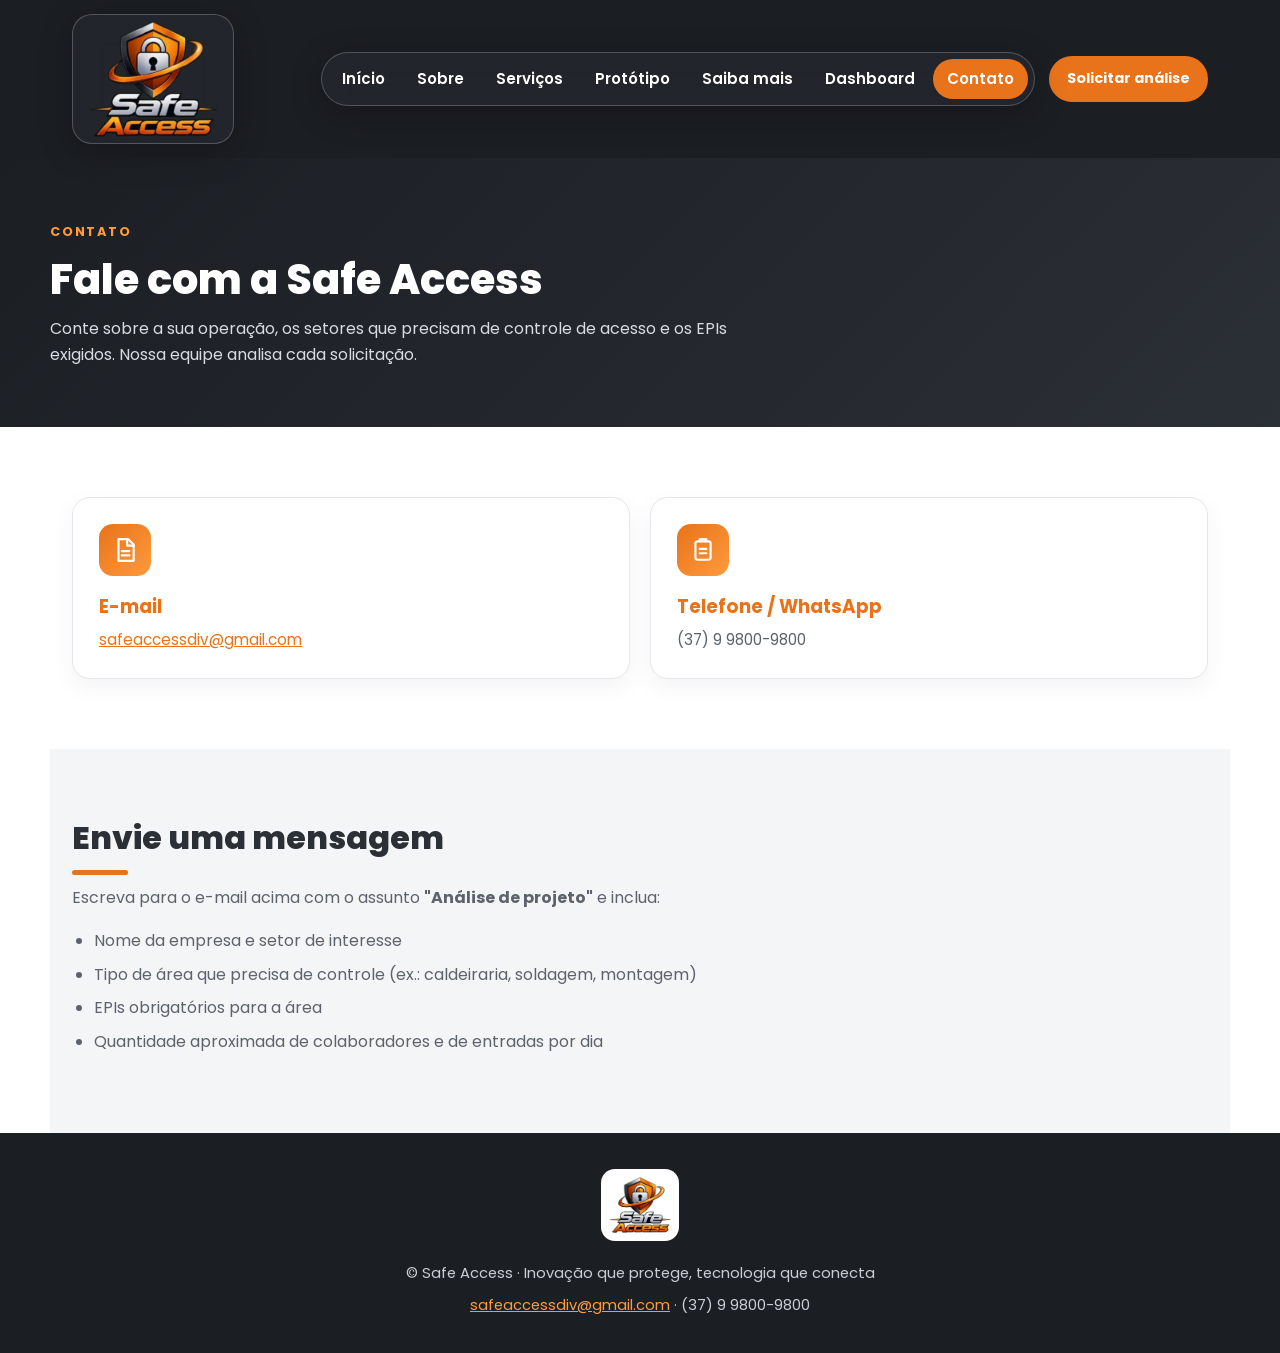
==== commit 65ddc5f4: "Add files via upload" ====
--- a/contato.html
+++ b/contato.html
@@ -1,4 +1,4 @@
-<!DOCTYPE html><html lang="pt-BR"><head><meta charset="UTF-8"><meta name="viewport" content="width=device-width,initial-scale=1"><title>Contato · Safe Access</title><meta name="description" content="Fale com a Safe Access e solicite uma análise do seu projeto."><link href="https://fonts.googleapis.com/css2?family=Poppins:wght@400;600;700;800&display=swap" rel="stylesheet"><link rel="stylesheet" href="styles.css?v=4"></head><body><header class="topo-wrap"><div class="topo"><a class="marca" href="index.html"><img src="logo-safe-access.png" alt="Safe Access" class="logo"></a><nav><a href="index.html">Início</a><a href="sobre.html">Sobre</a><a href="servicos.html">Serviços</a><a href="prototipo.html">Protótipo</a><a href="saiba-mais.html">Saiba mais</a><a href="dashboard.html">Dashboard</a><a href="contato.html" class="ativo">Contato</a></nav><a class="btn btn-mini" href="contato.html">Solicitar análise</a></div></header><section class="pagehead"><div class="in"><span class="kicker">Contato</span><h1>Fale com a Safe Access</h1><p>Conte sobre a sua operação, os setores que precisam de controle de acesso e os EPIs exigidos. Nossa equipe analisa cada solicitação.</p></div></section><main>
+<!DOCTYPE html><html lang="pt-BR"><head><meta charset="UTF-8"><meta name="viewport" content="width=device-width,initial-scale=1"><title>Contato · Safe Access</title><meta name="description" content="Fale com a Safe Access e solicite uma análise do seu projeto."><link href="https://fonts.googleapis.com/css2?family=Poppins:wght@400;600;700;800&display=swap" rel="stylesheet"><link rel="stylesheet" href="styles.css?v=5"></head><body><header class="topo-wrap"><div class="topo"><a class="marca" href="index.html"><img src="logo-safe-access.png" alt="Safe Access" class="logo"></a><nav><a href="index.html">Início</a><a href="sobre.html">Sobre</a><a href="servicos.html">Serviços</a><a href="prototipo.html">Protótipo</a><a href="saiba-mais.html">Saiba mais</a><a href="dashboard.html">Dashboard</a><a href="contato.html" class="ativo">Contato</a></nav><a class="btn btn-mini" href="contato.html">Solicitar análise</a></div></header><section class="pagehead"><div class="in"><span class="kicker">Contato</span><h1>Fale com a Safe Access</h1><p>Conte sobre a sua operação, os setores que precisam de controle de acesso e os EPIs exigidos. Nossa equipe analisa cada solicitação.</p></div></section><main>
 <section class="sec"><div class="grade" style="margin-top:0">
 <div class="card"><div class="ico"><svg viewBox="0 0 24 24"><path d="M6 2h9l5 5v15H6z"/><path d="M14 2v6h6M9 13h7M9 17h7"/></svg></div><h3>E-mail</h3><p><a href="mailto:safeaccessdiv@gmail.com">safeaccessdiv@gmail.com</a></p></div>
 <div class="card"><div class="ico"><svg viewBox="0 0 24 24"><rect x="5" y="4" width="14" height="17" rx="2"/><path d="M9 4V2h6v2M9 11h6M9 15h6"/></svg></div><h3>Telefone / WhatsApp</h3><p>(37) 9 9800-9800</p></div>
--- a/styles.css
+++ b/styles.css
@@ -1,11 +1,11 @@
 :root{--or:#e8731a;--or2:#ff9a3d;--aco:#2b2f36;--cz:#f4f5f7;--tx:#22262c;--mu:#5d636d;--br:#e3e6ea}
 *{box-sizing:border-box;margin:0;padding:0}
-body{font-family:"Poppins",system-ui,Arial,sans-serif;color:var(--tx);background:linear-gradient(180deg,#1b1e23 0,#1b1e23 104px,#fff 104px);line-height:1.6}
+body{font-family:"Poppins",system-ui,Arial,sans-serif;color:var(--tx);background:linear-gradient(180deg,#1b1e23 0,#1b1e23 200px,#fff 200px);line-height:1.6}
 a{color:var(--or)}
 .topo-wrap{position:sticky;top:0;z-index:20;background:transparent;padding:6px 0}
 .topo{max-width:1180px;margin:auto;display:flex;align-items:center;gap:14px;padding:8px 22px;flex-wrap:wrap}
 .marca{display:inline-flex;align-items:center;padding:6px 16px;border-radius:20px;background:rgba(40,44,52,.55);border:1px solid rgba(255,255,255,.22);backdrop-filter:blur(16px);-webkit-backdrop-filter:blur(16px);box-shadow:0 8px 32px rgba(0,0,0,.25)}
-.logo{height:84px;width:auto;display:block}
+.logo{height:116px;width:auto;display:block}
 nav{display:flex;flex-wrap:wrap;gap:4px;margin-left:auto;padding:6px;border-radius:999px;align-items:center;background:rgba(40,44,52,.55);border:1px solid rgba(255,255,255,.22);backdrop-filter:blur(16px);-webkit-backdrop-filter:blur(16px);box-shadow:0 8px 32px rgba(0,0,0,.25)}
 nav a{color:#fff;text-decoration:none;font-weight:600;font-size:.94rem;padding:8px 14px;border-radius:999px}
 nav a:hover{background:rgba(255,255,255,.14)}
@@ -26,7 +26,7 @@
 .chip{background:rgba(255,255,255,.08);border:1px solid rgba(255,255,255,.18);padding:8px 14px;border-radius:999px;font-size:.88rem}
 .chip b{color:var(--or2)}
 .logo-card{background:rgba(255,255,255,.08);border:1px solid rgba(255,255,255,.22);backdrop-filter:blur(16px);-webkit-backdrop-filter:blur(16px);border-radius:28px;padding:34px;box-shadow:0 30px 60px rgba(0,0,0,.35);text-align:center;position:relative}
-.logo-card img{max-height:360px;width:auto;max-width:100%;height:auto;margin:0 auto}
+.logo-card img{max-height:420px;width:auto;max-width:100%;height:auto;margin:0 auto}
 
 main{max-width:1180px;margin:auto;padding:0 22px}
 .sec{padding:70px 0}
@@ -69,7 +69,7 @@
  .hero-in{grid-template-columns:1fr}
  .hero h1{font-size:2.2rem}
  .logo-card{max-width:360px;margin:8px auto 0}
- .logo{height:60px}
+ .logo{height:80px}
  nav{margin-left:0;width:100%}
  .pagehead h1{font-size:2rem}
  .sec.alt{padding:50px 22px}
